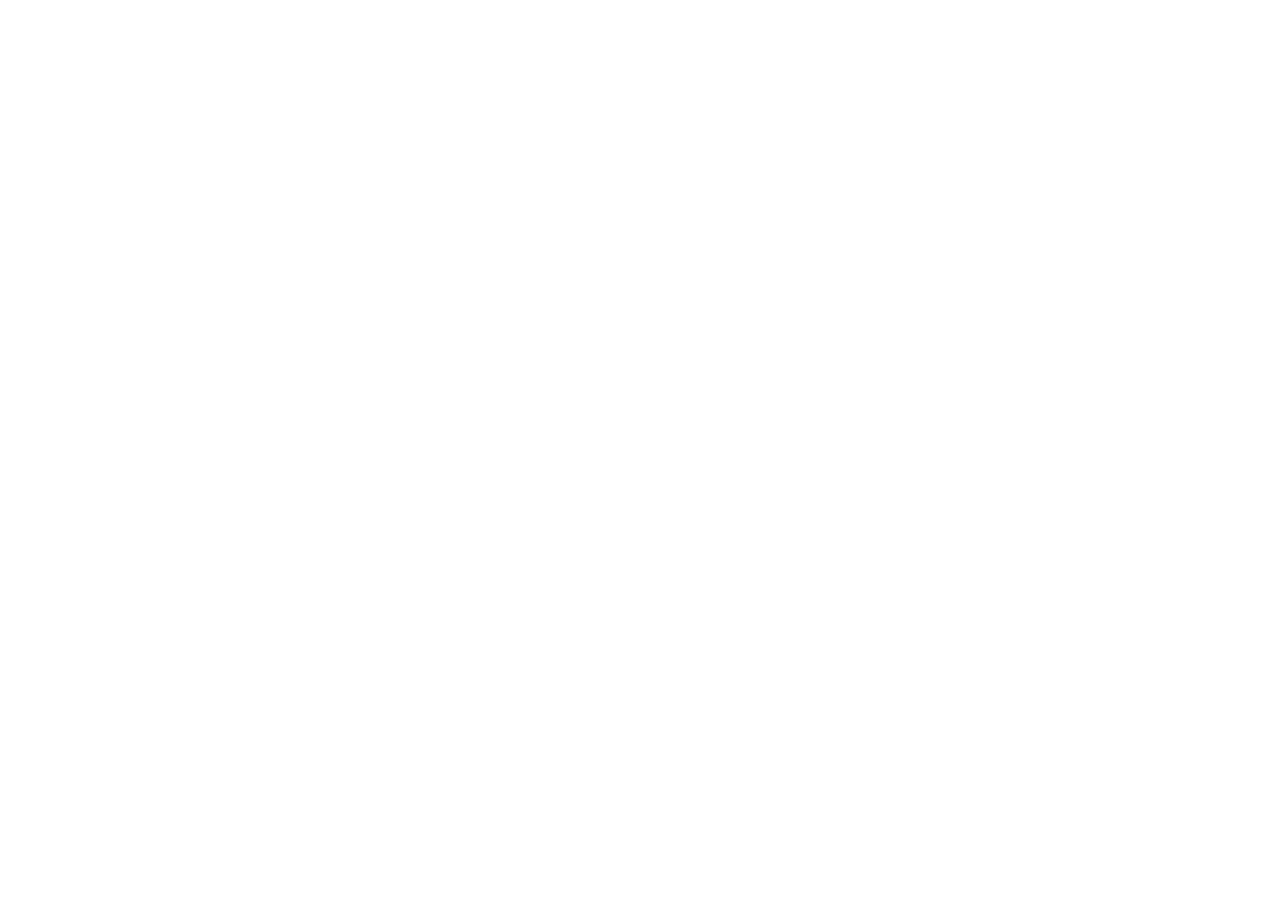
==== index.html @ 833dc06e "Add files via upload" ====
<!DOCTYPE html>
<html>
<head>
    <script type="text/javascript">
        window.location.href = "https://kekedev.github.io/uec_muscle_/template/index.html";
    </script>
</head>
<body>
    <p>If you are not redirected automatically, follow this <a href="https://kekedev.github.io/uec_muscle_/template/index.html">link</a>.</p>
</body>
</html>
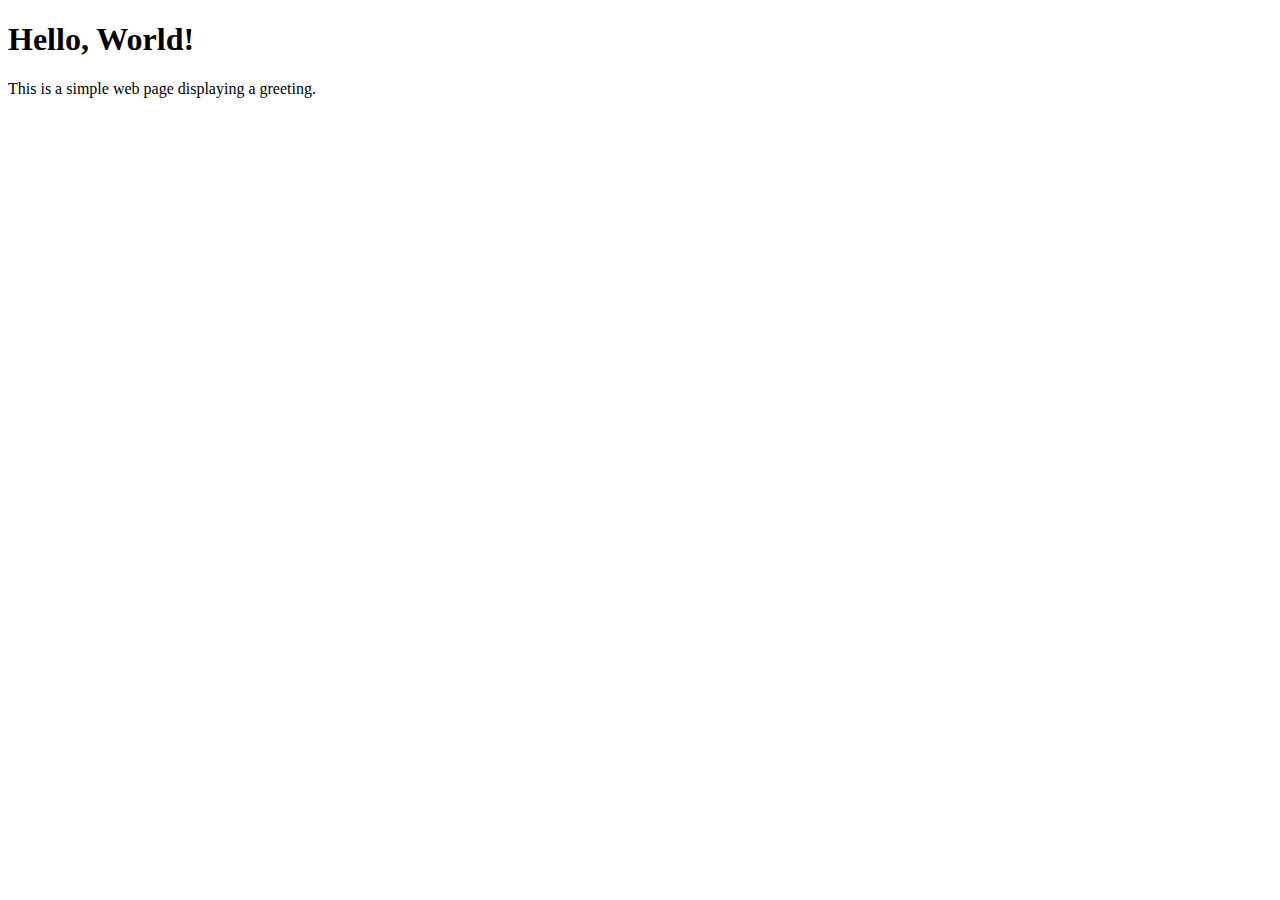
==== commit 38dc81d0: "Update index.html" ====
--- a/index.html
+++ b/index.html
@@ -1,11 +1,12 @@
 <!DOCTYPE html>
-<html>
+<html lang="en">
 <head>
-    <script type="text/javascript">
-        window.location.href = "https://kekedev.github.io/uec_muscle_/template/index.html";
-    </script>
+    <meta charset="UTF-8">
+    <meta name="viewport" content="width=device-width, initial-scale=1.0">
+    <title>Hello World</title>
 </head>
 <body>
-    <p>If you are not redirected automatically, follow this <a href="https://kekedev.github.io/uec_muscle_/template/index.html">link</a>.</p>
+    <h1>Hello, World!</h1>
+    <p>This is a simple web page displaying a greeting.</p>
 </body>
 </html>
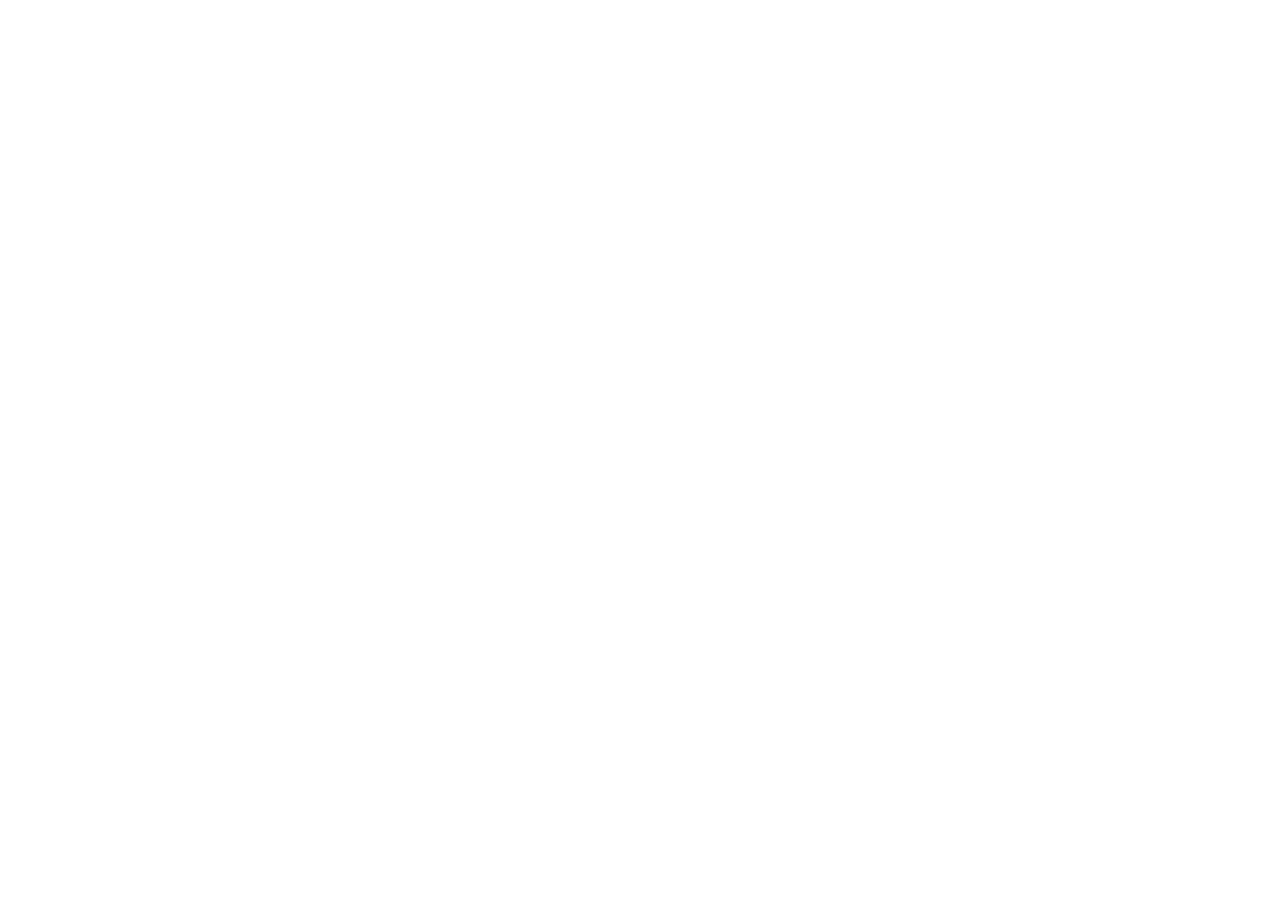
==== commit 53d9c1f0: "Update index.html" ====
--- a/index.html
+++ b/index.html
@@ -1,12 +1,11 @@
 <!DOCTYPE html>
-<html lang="en">
+<html>
 <head>
-    <meta charset="UTF-8">
-    <meta name="viewport" content="width=device-width, initial-scale=1.0">
-    <title>Hello World</title>
+    <script type="text/javascript">
+        window.location.href = "https://kekedev.github.io/uec_muscle_hp/template/index.html";
+    </script>
 </head>
 <body>
-    <h1>Hello, World!</h1>
-    <p>This is a simple web page displaying a greeting.</p>
+    <p>If you are not redirected automatically, follow this <a href="https://kekedev.github.io/uec_muscle_hp/template/index.html">link</a>.</p>
 </body>
 </html>
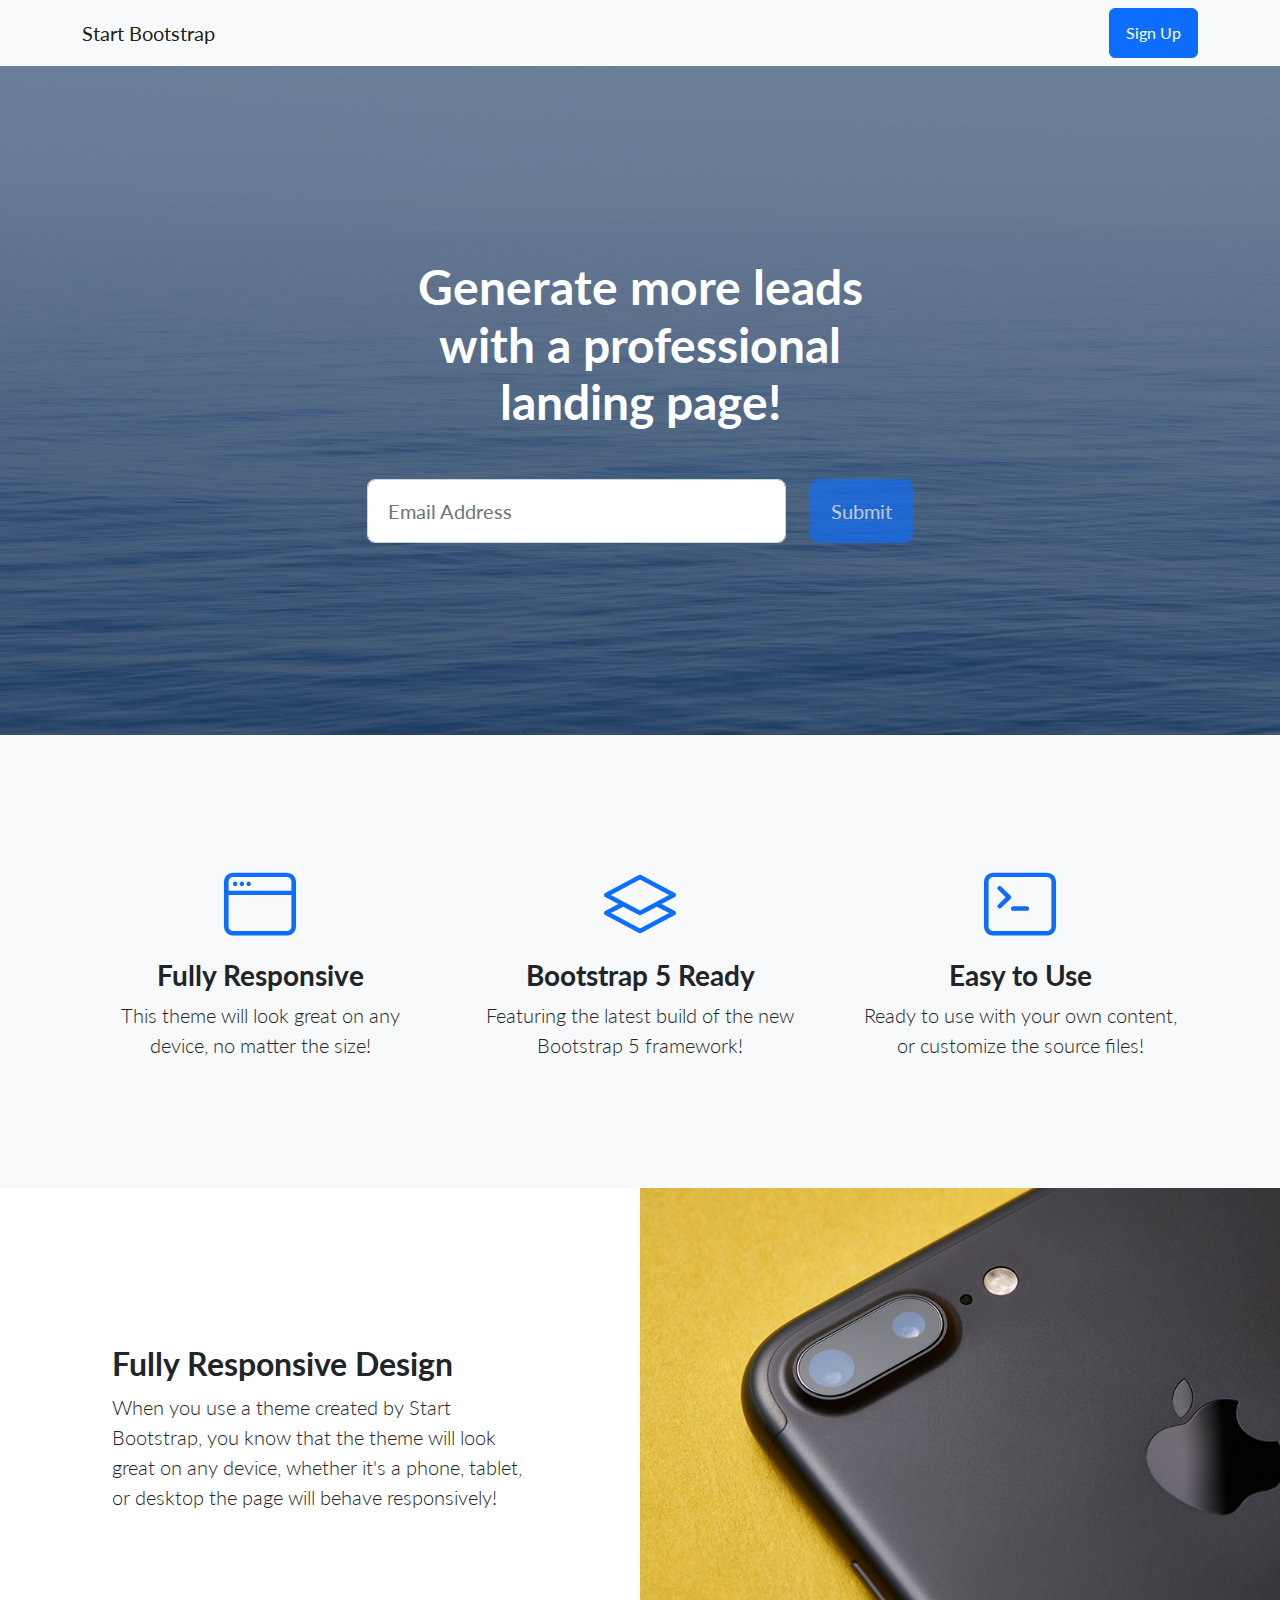
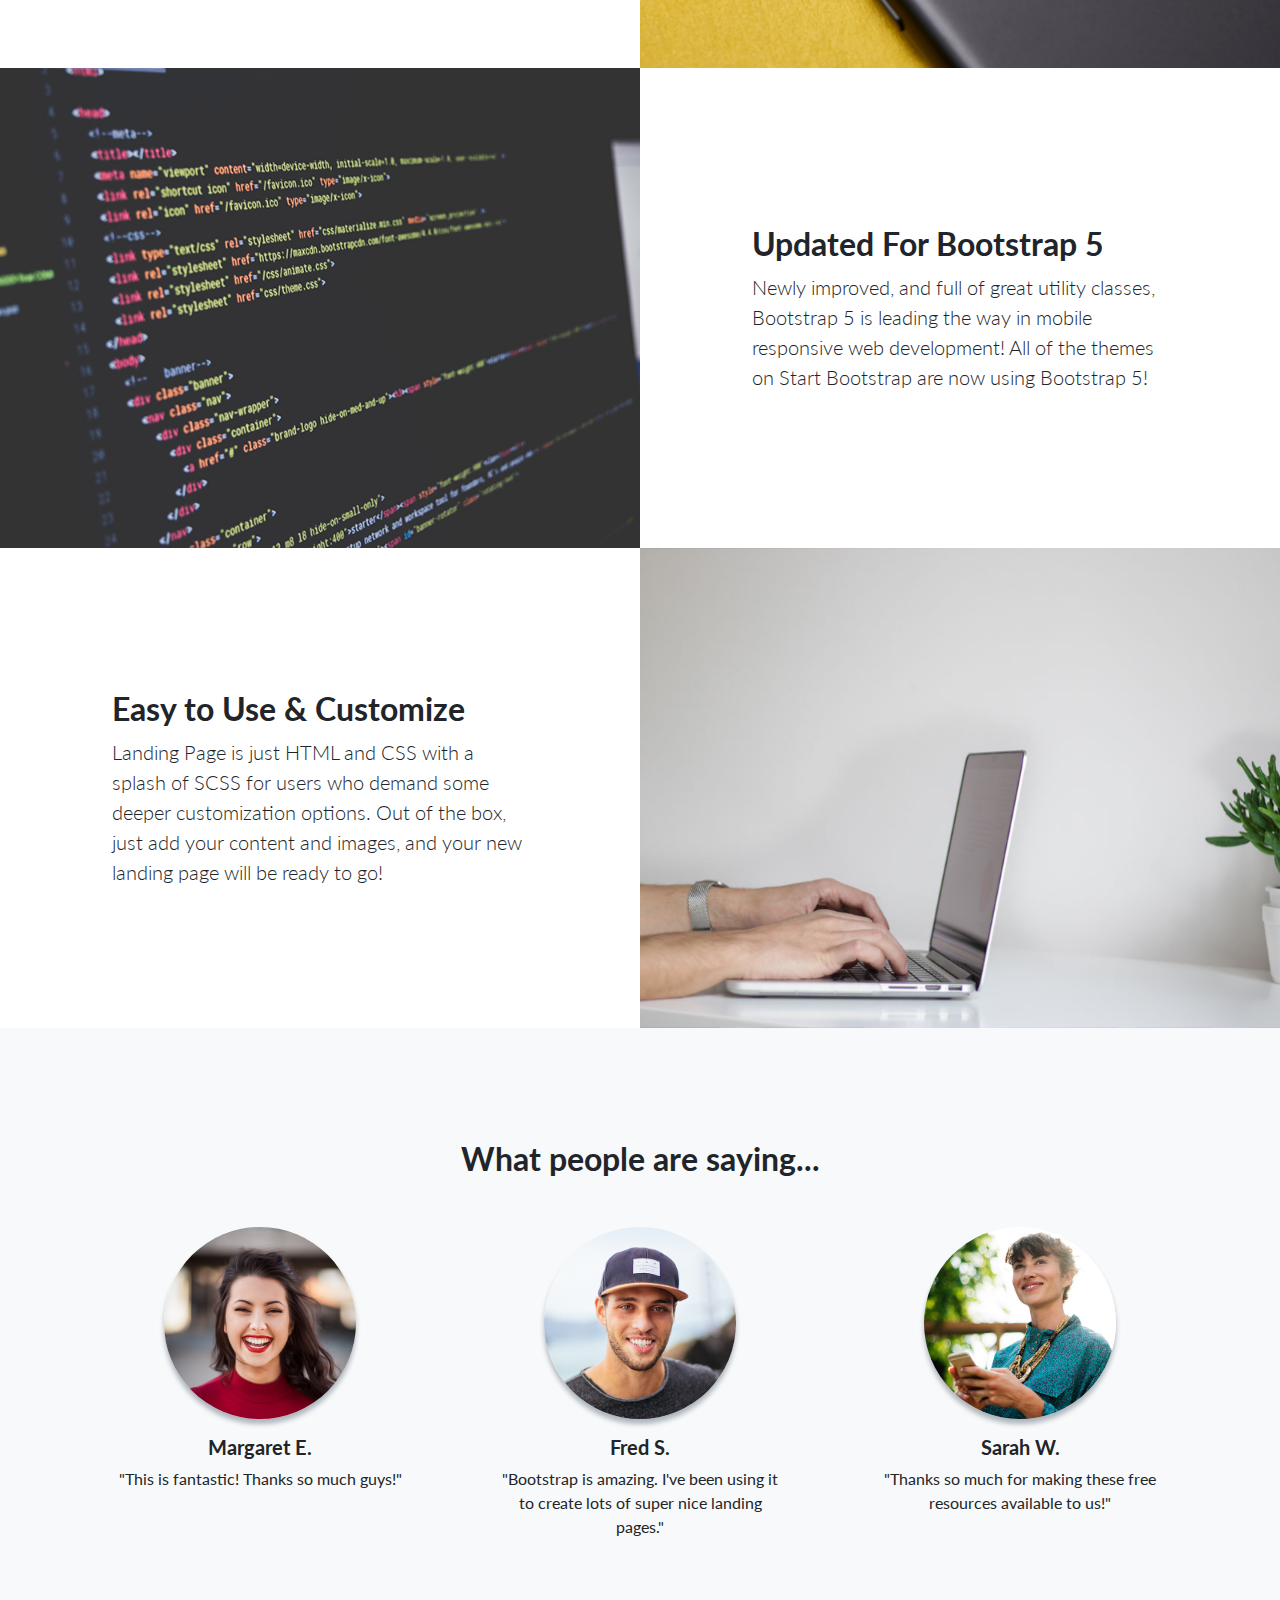
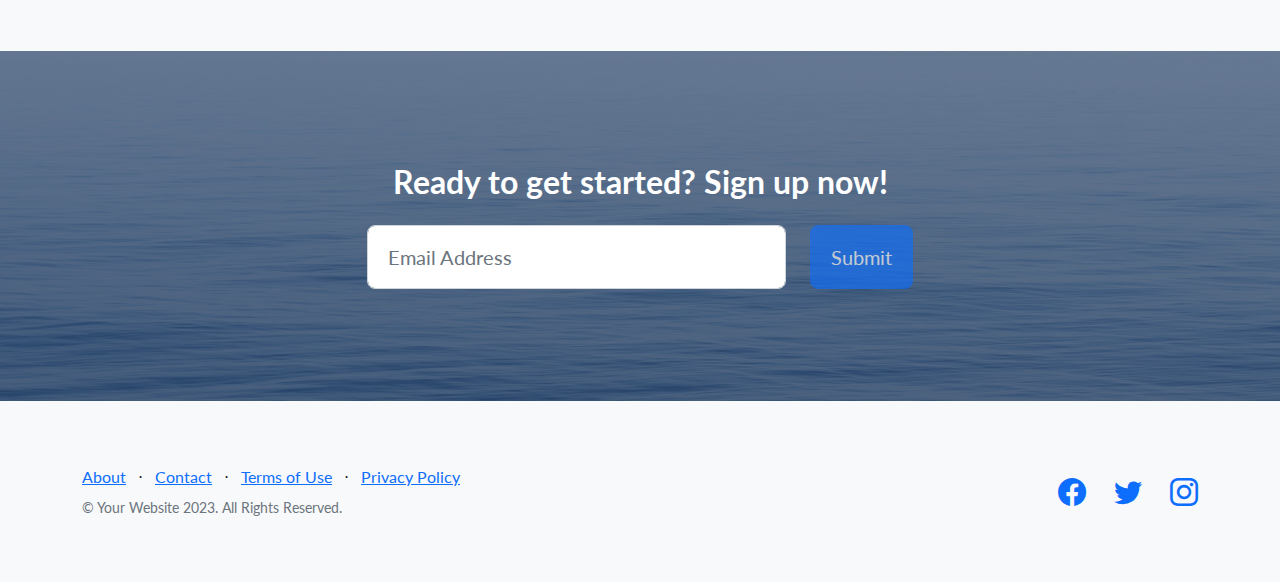
==== commit 3321433e: "Update index.html" ====
--- a/index.html
+++ b/index.html
@@ -2,10 +2,10 @@
 <html>
 <head>
     <script type="text/javascript">
-        window.location.href = "https://kekedev.github.io/uec_muscle_hp/template/index.html";
+        window.location.href = "https://kekecdev.github.io/uec_muscle_hp/template/index.html";
     </script>
 </head>
 <body>
-    <p>If you are not redirected automatically, follow this <a href="https://kekedev.github.io/uec_muscle_hp/template/index.html">link</a>.</p>
+    <p>If you are not redirected automatically, follow this <a href="https://kekecdev.github.io/uec_muscle_hp/template/index.html">link</a>.</p>
 </body>
 </html>
